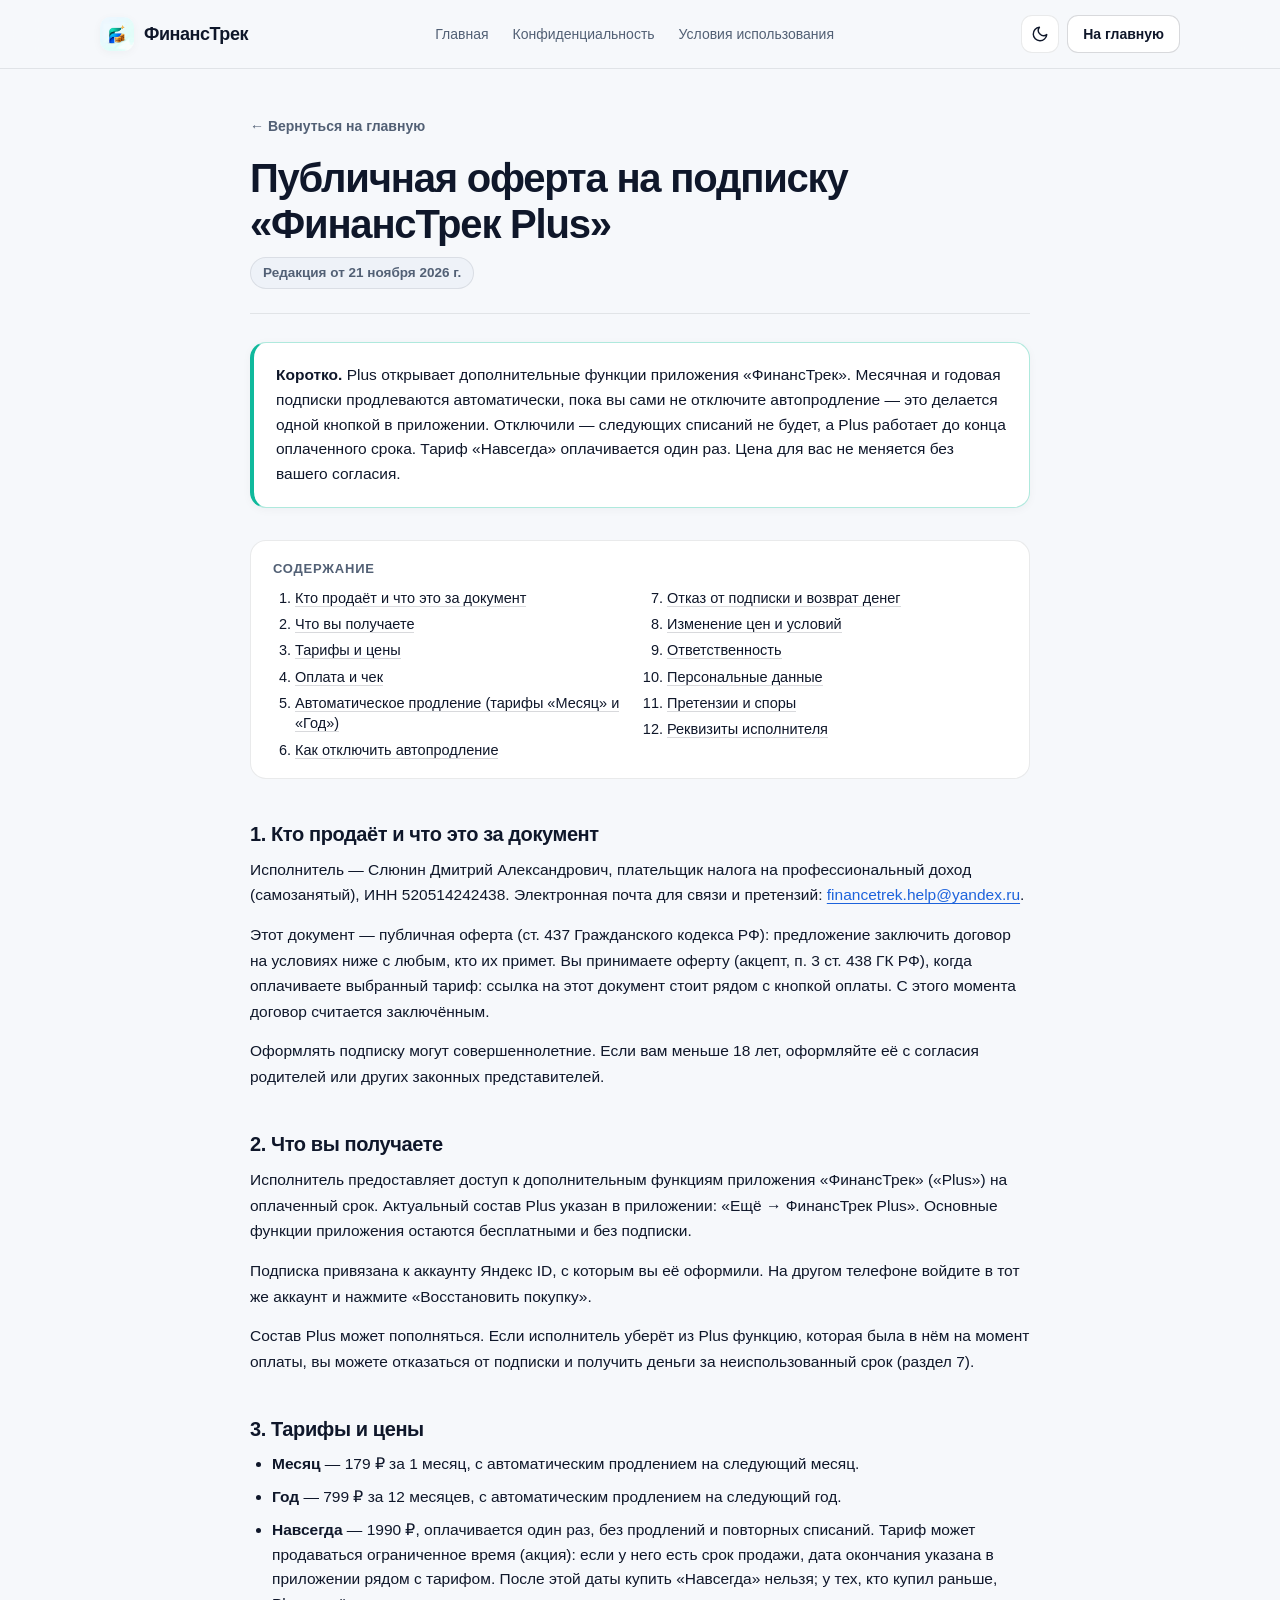
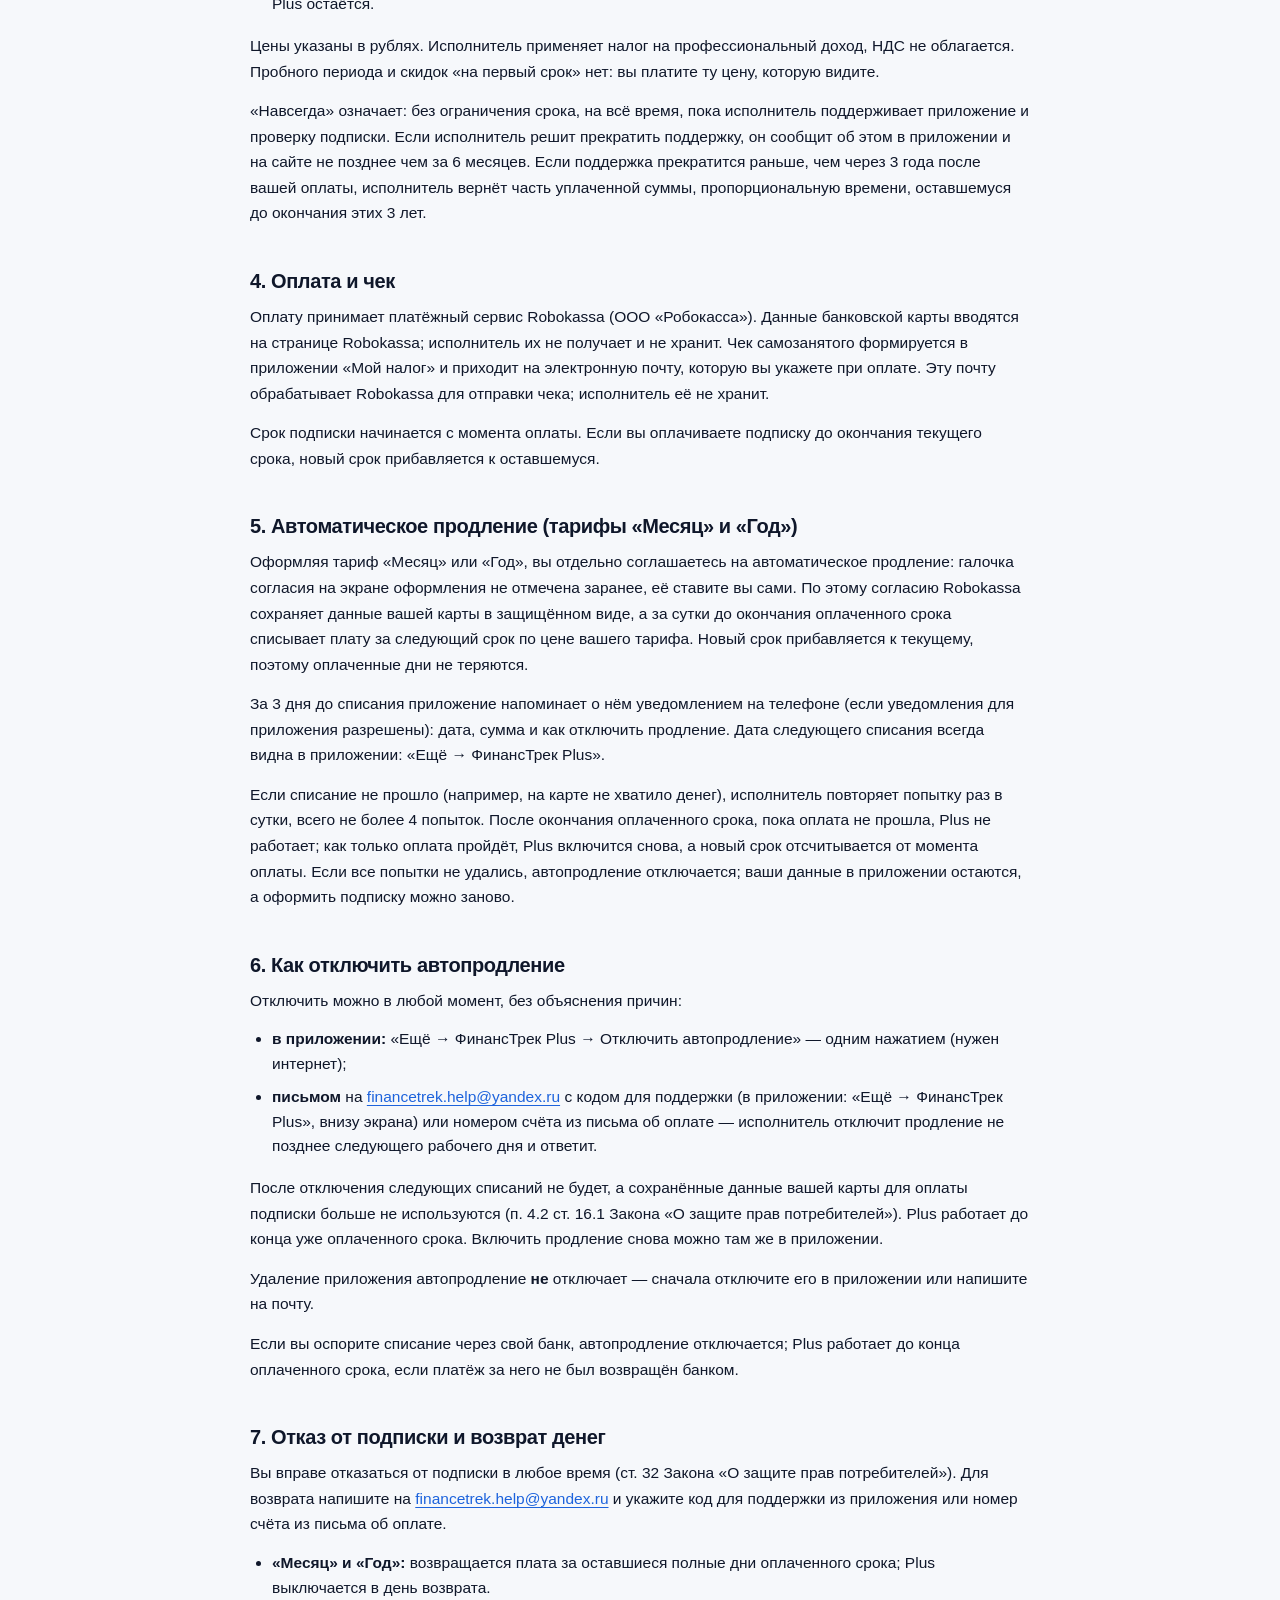
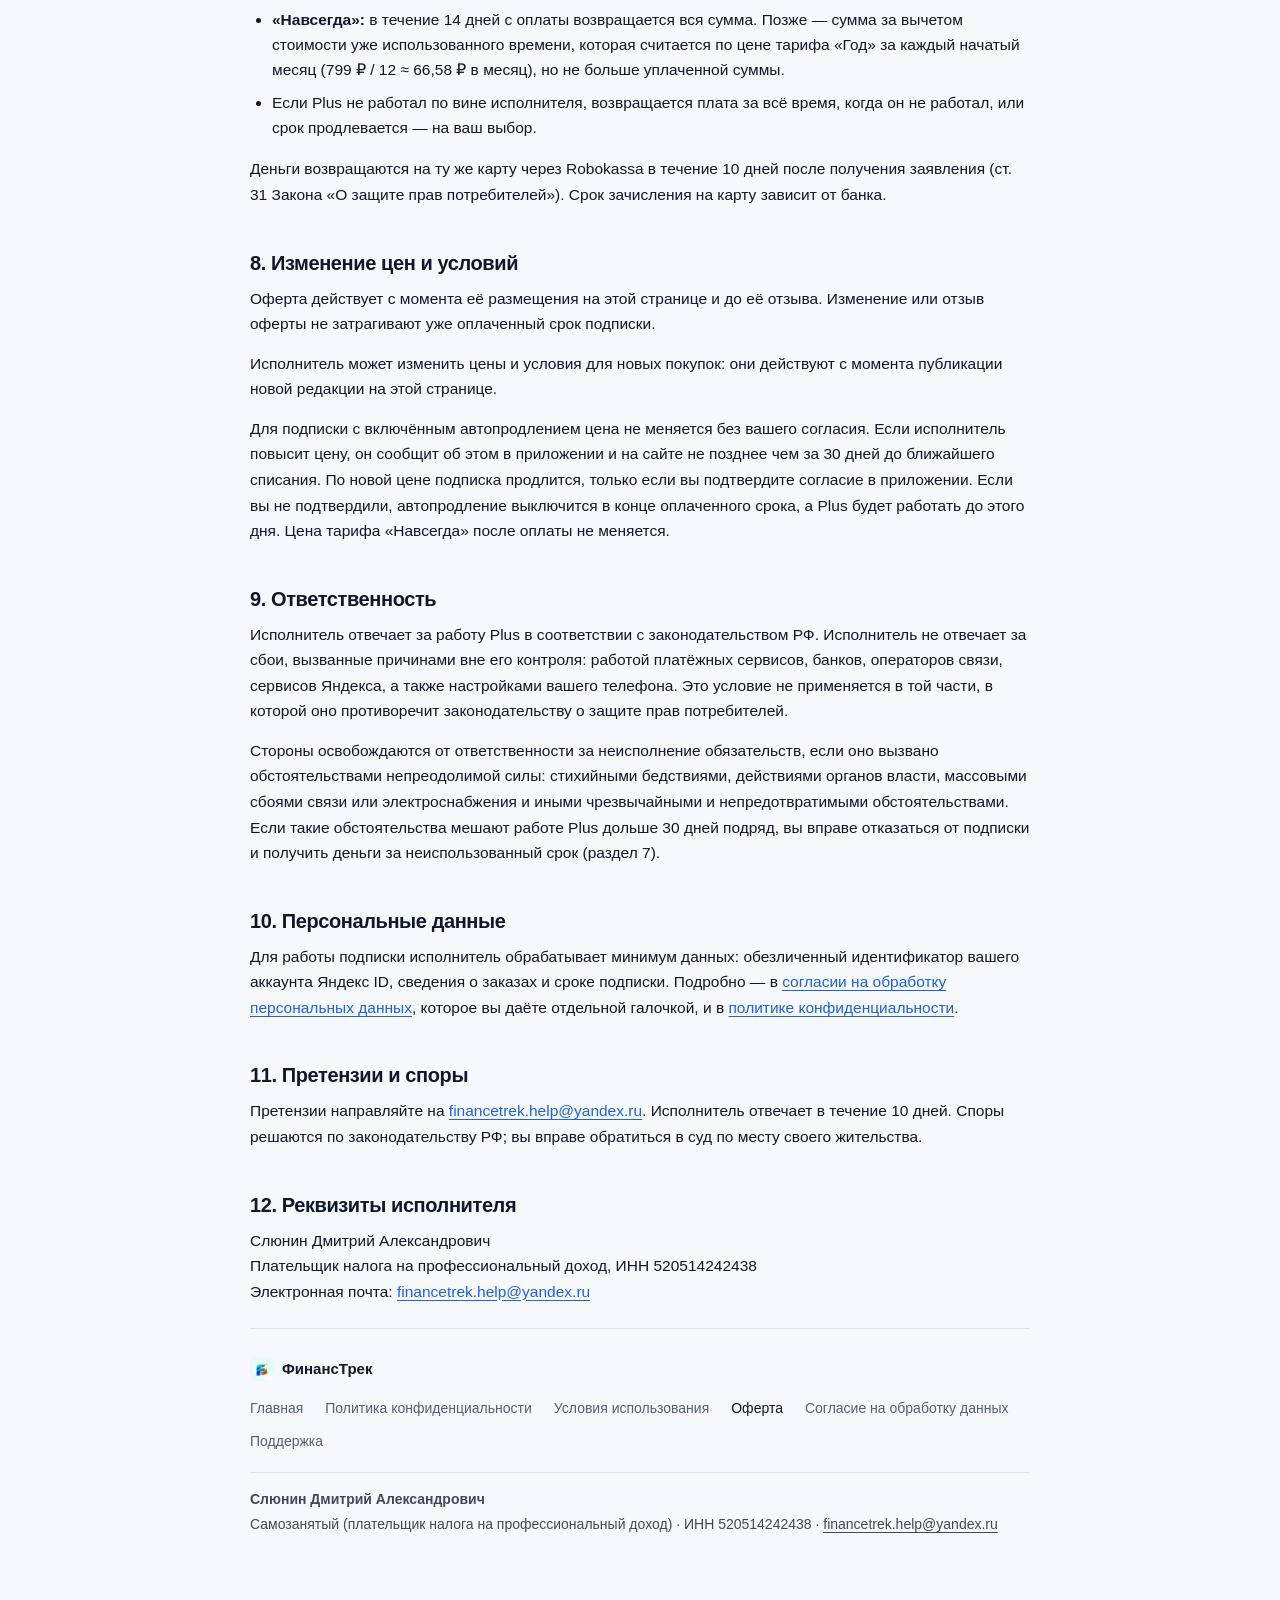
==== offer.html @ 4eb17185 "Сайт ФинансТрек" ====
<!doctype html>
<html lang="ru">
<head>
<meta charset="utf-8">
<meta name="viewport" content="width=device-width, initial-scale=1">
<title>Публичная оферта — ФинансТрек</title>
<meta name="description" content="Условия подписки ФинансТрек Plus: тарифы, оплата, автопродление, отключение продления и возврат денег.">
<meta name="robots" content="noindex">
<meta name="theme-color" content="#0c0f14">
<link rel="icon" href="icon.png">
<link rel="stylesheet" href="style.css">
<script>
  (function () {
    try {
      var t = localStorage.getItem('ft-theme');
      if (t === 'light' || t === 'dark') document.documentElement.setAttribute('data-theme', t);
    } catch (e) {}
  })();
</script>
</head>
<body>

<header class="topbar">
  <div class="container topbar-inner">
    <a class="brand" href="./">
      <img src="icon.png" alt="" width="34" height="34">
      <span>ФинансТрек</span>
    </a>

    <nav class="topnav" aria-label="Навигация">
      <a href="./">Главная</a>
      <a href="privacy.html">Конфиденциальность</a>
      <a href="terms.html">Условия использования</a>
    </nav>

    <div class="topbar-actions">
      <button class="icon-btn" type="button" id="theme-toggle" aria-label="Переключить тему" title="Сменить тему">
        <svg class="icon-sun" viewBox="0 0 24 24" width="18" height="18" fill="none" stroke="currentColor" stroke-width="1.9" stroke-linecap="round" stroke-linejoin="round" aria-hidden="true">
          <circle cx="12" cy="12" r="4"></circle>
          <path d="M12 2v2M12 20v2M4.93 4.93l1.41 1.41M17.66 17.66l1.41 1.41M2 12h2M20 12h2M6.34 17.66l-1.41 1.41M19.07 4.93l-1.41 1.41"></path>
        </svg>
        <svg class="icon-moon" viewBox="0 0 24 24" width="18" height="18" fill="none" stroke="currentColor" stroke-width="1.9" stroke-linecap="round" stroke-linejoin="round" aria-hidden="true">
          <path d="M21 12.79A9 9 0 1 1 11.21 3 7 7 0 0 0 21 12.79z"></path>
        </svg>
      </button>
      <a class="btn ghost btn-sm" href="./">На главную</a>
    </div>
  </div>
</header>

<main class="doc-page">
  <a class="doc-back" href="./">← Вернуться на главную</a>

  <div class="doc-header">
    <h1>Публичная оферта на подписку «ФинансТрек Plus»</h1>
    <span class="doc-date">Редакция от 21 ноября 2026 г.</span>
  </div>

  <div class="doc-summary">
    <p><b>Коротко.</b> Plus открывает дополнительные функции приложения «ФинансТрек». Месячная и годовая подписки продлеваются автоматически, пока вы сами не отключите автопродление — это делается одной кнопкой в приложении. Отключили — следующих списаний не будет, а Plus работает до конца оплаченного срока. Тариф «Навсегда» оплачивается один раз. Цена для вас не меняется без вашего согласия.</p>
  </div>

  <nav class="doc-toc" aria-label="Содержание">
    <p class="doc-toc-title">Содержание</p>
    <ol>
      <li><a href="#s1">Кто продаёт и что это за документ</a></li>
      <li><a href="#s2">Что вы получаете</a></li>
      <li><a href="#s3">Тарифы и цены</a></li>
      <li><a href="#s4">Оплата и чек</a></li>
      <li><a href="#s5">Автоматическое продление (тарифы «Месяц» и «Год»)</a></li>
      <li><a href="#cancel">Как отключить автопродление</a></li>
      <li><a href="#s7">Отказ от подписки и возврат денег</a></li>
      <li><a href="#s8">Изменение цен и условий</a></li>
      <li><a href="#s9">Ответственность</a></li>
      <li><a href="#s10">Персональные данные</a></li>
      <li><a href="#s11">Претензии и споры</a></li>
      <li><a href="#s12">Реквизиты исполнителя</a></li>
    </ol>
  </nav>

  <article class="doc-body">
    <h2 id="s1">1. Кто продаёт и что это за документ</h2>
    <p>Исполнитель — Слюнин Дмитрий Александрович, плательщик налога на профессиональный доход (самозанятый), ИНН 520514242438. Электронная почта для связи и претензий: <a href="mailto:financetrek.help@yandex.ru">financetrek.help@yandex.ru</a>.</p>
    <p>Этот документ — публичная оферта (ст. 437 Гражданского кодекса РФ): предложение заключить договор на условиях ниже с любым, кто их примет. Вы принимаете оферту (акцепт, п. 3 ст. 438 ГК РФ), когда оплачиваете выбранный тариф: ссылка на этот документ стоит рядом с кнопкой оплаты. С этого момента договор считается заключённым.</p>
    <p>Оформлять подписку могут совершеннолетние. Если вам меньше 18 лет, оформляйте её с согласия родителей или других законных представителей.</p>

    <h2 id="s2">2. Что вы получаете</h2>
    <p>Исполнитель предоставляет доступ к дополнительным функциям приложения «ФинансТрек» («Plus») на оплаченный срок. Актуальный состав Plus указан в приложении: «Ещё → ФинансТрек Plus». Основные функции приложения остаются бесплатными и без подписки.</p>
    <p>Подписка привязана к аккаунту Яндекс ID, с которым вы её оформили. На другом телефоне войдите в тот же аккаунт и нажмите «Восстановить покупку».</p>
    <p>Состав Plus может пополняться. Если исполнитель уберёт из Plus функцию, которая была в нём на момент оплаты, вы можете отказаться от подписки и получить деньги за неиспользованный срок (раздел 7).</p>

    <h2 id="s3">3. Тарифы и цены</h2>
    <ul>
      <li><b>Месяц</b> — 179 ₽ за 1 месяц, с автоматическим продлением на следующий месяц.</li>
      <li><b>Год</b> — 799 ₽ за 12 месяцев, с автоматическим продлением на следующий год.</li>
      <li><b>Навсегда</b> — 1990 ₽, оплачивается один раз, без продлений и повторных списаний. Тариф может продаваться ограниченное время (акция): если у него есть срок продажи, дата окончания указана в приложении рядом с тарифом. После этой даты купить «Навсегда» нельзя; у тех, кто купил раньше, Plus остаётся.</li>
    </ul>
    <p>Цены указаны в рублях. Исполнитель применяет налог на профессиональный доход, НДС не облагается. Пробного периода и скидок «на первый срок» нет: вы платите ту цену, которую видите.</p>
    <p>«Навсегда» означает: без ограничения срока, на всё время, пока исполнитель поддерживает приложение и проверку подписки. Если исполнитель решит прекратить поддержку, он сообщит об этом в приложении и на сайте не позднее чем за 6 месяцев. Если поддержка прекратится раньше, чем через 3 года после вашей оплаты, исполнитель вернёт часть уплаченной суммы, пропорциональную времени, оставшемуся до окончания этих 3 лет.</p>

    <h2 id="s4">4. Оплата и чек</h2>
    <p>Оплату принимает платёжный сервис Robokassa (ООО «Робокасса»). Данные банковской карты вводятся на странице Robokassa; исполнитель их не получает и не хранит. Чек самозанятого формируется в приложении «Мой налог» и приходит на электронную почту, которую вы укажете при оплате. Эту почту обрабатывает Robokassa для отправки чека; исполнитель её не хранит.</p>
    <p>Срок подписки начинается с момента оплаты. Если вы оплачиваете подписку до окончания текущего срока, новый срок прибавляется к оставшемуся.</p>

    <h2 id="s5">5. Автоматическое продление (тарифы «Месяц» и «Год»)</h2>
    <p>Оформляя тариф «Месяц» или «Год», вы отдельно соглашаетесь на автоматическое продление: галочка согласия на экране оформления не отмечена заранее, её ставите вы сами. По этому согласию Robokassa сохраняет данные вашей карты в защищённом виде, а за сутки до окончания оплаченного срока списывает плату за следующий срок по цене вашего тарифа. Новый срок прибавляется к текущему, поэтому оплаченные дни не теряются.</p>
    <p>За 3 дня до списания приложение напоминает о нём уведомлением на телефоне (если уведомления для приложения разрешены): дата, сумма и как отключить продление. Дата следующего списания всегда видна в приложении: «Ещё → ФинансТрек Plus».</p>
    <p>Если списание не прошло (например, на карте не хватило денег), исполнитель повторяет попытку раз в сутки, всего не более 4 попыток. После окончания оплаченного срока, пока оплата не прошла, Plus не работает; как только оплата пройдёт, Plus включится снова, а новый срок отсчитывается от момента оплаты. Если все попытки не удались, автопродление отключается; ваши данные в приложении остаются, а оформить подписку можно заново.</p>

    <h2 id="cancel">6. Как отключить автопродление</h2>
    <p>Отключить можно в любой момент, без объяснения причин:</p>
    <ul>
      <li><b>в приложении:</b> «Ещё → ФинансТрек Plus → Отключить автопродление» — одним нажатием (нужен интернет);</li>
      <li><b>письмом</b> на <a href="mailto:financetrek.help@yandex.ru">financetrek.help@yandex.ru</a> с кодом для поддержки (в приложении: «Ещё → ФинансТрек Plus», внизу экрана) или номером счёта из письма об оплате — исполнитель отключит продление не позднее следующего рабочего дня и ответит.</li>
    </ul>
    <p>После отключения следующих списаний не будет, а сохранённые данные вашей карты для оплаты подписки больше не используются (п. 4.2 ст. 16.1 Закона «О защите прав потребителей»). Plus работает до конца уже оплаченного срока. Включить продление снова можно там же в приложении.</p>
    <p>Удаление приложения автопродление <b>не</b> отключает — сначала отключите его в приложении или напишите на почту.</p>
    <p>Если вы оспорите списание через свой банк, автопродление отключается; Plus работает до конца оплаченного срока, если платёж за него не был возвращён банком.</p>

    <h2 id="s7">7. Отказ от подписки и возврат денег</h2>
    <p>Вы вправе отказаться от подписки в любое время (ст. 32 Закона «О защите прав потребителей»). Для возврата напишите на <a href="mailto:financetrek.help@yandex.ru">financetrek.help@yandex.ru</a> и укажите код для поддержки из приложения или номер счёта из письма об оплате.</p>
    <ul>
      <li><b>«Месяц» и «Год»:</b> возвращается плата за оставшиеся полные дни оплаченного срока; Plus выключается в день возврата.</li>
      <li><b>«Навсегда»:</b> в течение 14 дней с оплаты возвращается вся сумма. Позже — сумма за вычетом стоимости уже использованного времени, которая считается по цене тарифа «Год» за каждый начатый месяц (799 ₽ / 12 ≈ 66,58 ₽ в месяц), но не больше уплаченной суммы.</li>
      <li>Если Plus не работал по вине исполнителя, возвращается плата за всё время, когда он не работал, или срок продлевается — на ваш выбор.</li>
    </ul>
    <p>Деньги возвращаются на ту же карту через Robokassa в течение 10 дней после получения заявления (ст. 31 Закона «О защите прав потребителей»). Срок зачисления на карту зависит от банка.</p>

    <h2 id="s8">8. Изменение цен и условий</h2>
    <p>Оферта действует с момента её размещения на этой странице и до её отзыва. Изменение или отзыв оферты не затрагивают уже оплаченный срок подписки.</p>
    <p>Исполнитель может изменить цены и условия для новых покупок: они действуют с момента публикации новой редакции на этой странице.</p>
    <p>Для подписки с включённым автопродлением цена не меняется без вашего согласия. Если исполнитель повысит цену, он сообщит об этом в приложении и на сайте не позднее чем за 30 дней до ближайшего списания. По новой цене подписка продлится, только если вы подтвердите согласие в приложении. Если вы не подтвердили, автопродление выключится в конце оплаченного срока, а Plus будет работать до этого дня. Цена тарифа «Навсегда» после оплаты не меняется.</p>

    <h2 id="s9">9. Ответственность</h2>
    <p>Исполнитель отвечает за работу Plus в соответствии с законодательством РФ. Исполнитель не отвечает за сбои, вызванные причинами вне его контроля: работой платёжных сервисов, банков, операторов связи, сервисов Яндекса, а также настройками вашего телефона. Это условие не применяется в той части, в которой оно противоречит законодательству о защите прав потребителей.</p>
    <p>Стороны освобождаются от ответственности за неисполнение обязательств, если оно вызвано обстоятельствами непреодолимой силы: стихийными бедствиями, действиями органов власти, массовыми сбоями связи или электроснабжения и иными чрезвычайными и непредотвратимыми обстоятельствами. Если такие обстоятельства мешают работе Plus дольше 30 дней подряд, вы вправе отказаться от подписки и получить деньги за неиспользованный срок (раздел 7).</p>

    <h2 id="s10">10. Персональные данные</h2>
    <p>Для работы подписки исполнитель обрабатывает минимум данных: обезличенный идентификатор вашего аккаунта Яндекс ID, сведения о заказах и сроке подписки. Подробно — в <a href="consent.html">согласии на обработку персональных данных</a>, которое вы даёте отдельной галочкой, и в <a href="privacy.html">политике конфиденциальности</a>.</p>

    <h2 id="s11">11. Претензии и споры</h2>
    <p>Претензии направляйте на <a href="mailto:financetrek.help@yandex.ru">financetrek.help@yandex.ru</a>. Исполнитель отвечает в течение 10 дней. Споры решаются по законодательству РФ; вы вправе обратиться в суд по месту своего жительства.</p>

    <h2 id="s12">12. Реквизиты исполнителя</h2>
    <p>Слюнин Дмитрий Александрович<br>
    Плательщик налога на профессиональный доход, ИНН 520514242438<br>
    Электронная почта: <a href="mailto:financetrek.help@yandex.ru">financetrek.help@yandex.ru</a></p>
  </article>

  <footer class="site-footer">
    <a class="footer-brand" href="./">
      <img src="icon.png" alt="" width="24" height="24">
      <span>ФинансТрек</span>
    </a>
    <nav class="docs" aria-label="Документы и контакты">
      <a href="./">Главная</a>
      <a href="privacy.html">Политика конфиденциальности</a>
      <a href="terms.html">Условия использования</a>
      <a href="offer.html" aria-current="page">Оферта</a>
      <a href="consent.html">Согласие на обработку данных</a>
      <a href="mailto:financetrek.help@yandex.ru">Поддержка</a>
    </nav>
    <div class="footer-req">
      <span class="footer-req-name">Слюнин Дмитрий Александрович</span>
      <span>Самозанятый (плательщик налога на профессиональный доход) · ИНН 520514242438 · <a href="mailto:financetrek.help@yandex.ru">financetrek.help@yandex.ru</a></span>
    </div>
  </footer>
</main>

<script>
  (function () {
    // Цвет шапки мобильного браузера — как фон страницы в текущей теме.
    var syncThemeColor = function () {
      var meta = document.querySelector('meta[name="theme-color"]');
      if (meta) meta.setAttribute('content', getComputedStyle(document.body).backgroundColor);
    };
    syncThemeColor();
    if (window.matchMedia) {
      var mq = window.matchMedia('(prefers-color-scheme: dark)');
      if (mq.addEventListener) mq.addEventListener('change', syncThemeColor);
    }

    var themeBtn = document.getElementById('theme-toggle');
    if (themeBtn) {
      themeBtn.addEventListener('click', function () {
        var root = document.documentElement;
        var current = root.getAttribute('data-theme');
        var prefersDark = window.matchMedia && window.matchMedia('(prefers-color-scheme: dark)').matches;
        var isDark = current ? current === 'dark' : prefersDark;
        var next = isDark ? 'light' : 'dark';
        root.setAttribute('data-theme', next);
        try { localStorage.setItem('ft-theme', next); } catch (e) {}
        syncThemeColor();
      });
    }
  })();
</script>
</body>
</html>
---- style.css ----
/* ===== Дизайн-система: Светлая тема (по умолчанию) ===== */
:root {
  --bg: #f6f8fb;
  --surface: #ffffff;
  --surface-2: #eef2f8;
  --card: #ffffff;
  --text: #0f172a;
  --muted: #526075;
  --border: rgba(15, 23, 42, 0.09);
  --border-strong: rgba(15, 23, 42, 0.16);

  --accent: #1d63dc;
  --accent-hover: #1752ba;
  --accent-ink: #ffffff;
  --teal: #10b99c;
  --mint: #16a36b;
  --coral: #dc5b69;
  --amber: #d9822b;
  --purple: #7c5ce6;

  --soft: rgba(29, 99, 220, 0.08);
  --soft-teal: rgba(16, 185, 156, 0.11);
  --topbar-bg: rgba(246, 248, 251, 0.84);
  --shadow-sm: 0 2px 10px rgba(15, 23, 42, 0.04);
  --shadow-md: 0 12px 32px rgba(15, 23, 42, 0.08);
  --shadow-phone: 0 28px 70px rgba(15, 23, 42, 0.24), 0 8px 20px rgba(15, 23, 42, 0.12);
}

/* ===== Тёмная тема (авто по системе, если не выбрана светлая) ===== */
@media (prefers-color-scheme: dark) {
  :root:not([data-theme="light"]) {
    --bg: #0c0f14;
    --surface: #141820;
    --surface-2: #1a202c;
    --card: #141820;
    --text: #eef2f8;
    --muted: #97a3b6;
    --border: rgba(255, 255, 255, 0.08);
    --border-strong: rgba(255, 255, 255, 0.15);

    --accent: #5b93e6;
    --accent-hover: #74a5ee;
    --accent-ink: #09101d;
    --teal: #2ec4a6;
    --mint: #52c483;
    --coral: #e27c85;
    --amber: #e2a452;
    --purple: #a584f5;

    --soft: rgba(91, 147, 230, 0.13);
    --soft-teal: rgba(46, 196, 166, 0.13);
    --topbar-bg: rgba(12, 15, 20, 0.82);
    --shadow-sm: 0 2px 12px rgba(0, 0, 0, 0.25);
    --shadow-md: 0 16px 40px rgba(0, 0, 0, 0.4);
    --shadow-phone: 0 32px 80px rgba(0, 0, 0, 0.65), 0 0 0 1px rgba(255, 255, 255, 0.08);
  }
}

/* ===== Тёмная тема (ручное переключение) ===== */
:root[data-theme="dark"] {
  --bg: #0c0f14;
  --surface: #141820;
  --surface-2: #1a202c;
  --card: #141820;
  --text: #eef2f8;
  --muted: #97a3b6;
  --border: rgba(255, 255, 255, 0.08);
  --border-strong: rgba(255, 255, 255, 0.15);

  --accent: #5b93e6;
  --accent-hover: #74a5ee;
  --accent-ink: #09101d;
  --teal: #2ec4a6;
  --mint: #52c483;
  --coral: #e27c85;
  --amber: #e2a452;
  --purple: #a584f5;

  --soft: rgba(91, 147, 230, 0.13);
  --soft-teal: rgba(46, 196, 166, 0.13);
  --topbar-bg: rgba(12, 15, 20, 0.82);
  --shadow-sm: 0 2px 12px rgba(0, 0, 0, 0.25);
  --shadow-md: 0 16px 40px rgba(0, 0, 0, 0.4);
  --shadow-phone: 0 32px 80px rgba(0, 0, 0, 0.65), 0 0 0 1px rgba(255, 255, 255, 0.08);
}

/* ===== База ===== */
*, *::before, *::after { box-sizing: border-box; }
html { scroll-behavior: smooth; }
@media (prefers-reduced-motion: reduce) { html { scroll-behavior: auto; } }

body {
  margin: 0;
  overflow-x: clip; /* плашки у телефона не должны давать прокрутку вбок */
  background: var(--bg);
  color: var(--text);
  font: 16px/1.6 -apple-system, BlinkMacSystemFont, "Segoe UI", Roboto, "Helvetica Neue", Arial, sans-serif;
  -webkit-font-smoothing: antialiased;
  text-rendering: optimizeLegibility;
}

img { max-width: 100%; }
a { color: var(--accent); text-underline-offset: 3px; }
a:hover { text-decoration-thickness: 2px; }

:focus-visible {
  outline: 2px solid var(--accent);
  outline-offset: 3px;
}

code {
  font-family: ui-monospace, SFMono-Regular, Menlo, Consolas, monospace;
  font-size: 0.88em;
  background: var(--surface-2);
  border: 1px solid var(--border);
  padding: 2px 6px;
  border-radius: 6px;
}

.muted { color: var(--muted); font-size: 14px; }

.container {
  width: 100%;
  max-width: 1120px;
  margin: 0 auto;
  padding: 0 20px;
}

section[id] { scroll-margin-top: 84px; }

/* ===== Липкая шапка (общая для всех страниц) ===== */
.topbar {
  position: sticky;
  top: 0;
  z-index: 40;
  background: var(--topbar-bg);
  backdrop-filter: blur(16px);
  -webkit-backdrop-filter: blur(16px);
  border-bottom: 1px solid var(--border);
}
.topbar-inner {
  display: flex;
  align-items: center;
  justify-content: space-between;
  gap: 12px;
  height: 68px;
}
.brand {
  display: inline-flex;
  align-items: center;
  gap: 10px;
  color: var(--text);
  text-decoration: none;
  font-weight: 700;
  font-size: 18px;
  letter-spacing: -0.025em;
  white-space: nowrap;
}
.brand img {
  width: 34px;
  height: 34px;
  border-radius: 10px;
  box-shadow: var(--shadow-sm);
  flex-shrink: 0;
}
.topnav {
  display: none;
  align-items: center;
  gap: 24px;
}
@media (min-width: 880px) { .topnav { display: flex; } }
.topnav a {
  color: var(--muted);
  text-decoration: none;
  font-size: 14px;
  font-weight: 500;
  transition: color 0.15s ease;
}
.topnav a:hover,
.topnav a[aria-current="page"] { color: var(--text); }

.topbar-actions {
  display: flex;
  align-items: center;
  gap: 8px;
  flex-shrink: 0;
}

.icon-btn {
  display: inline-flex;
  align-items: center;
  justify-content: center;
  width: 38px;
  height: 38px;
  border-radius: 11px;
  border: 1px solid var(--border);
  background: var(--surface);
  color: var(--text);
  cursor: pointer;
  transition: border-color 0.15s ease, background 0.15s ease;
}
.icon-btn:hover { border-color: var(--border-strong); background: var(--surface-2); }

/* Иконки переключателя темы */
.icon-sun { display: none; }
.icon-moon { display: block; }
@media (prefers-color-scheme: dark) {
  :root:not([data-theme="light"]) .icon-sun { display: block; }
  :root:not([data-theme="light"]) .icon-moon { display: none; }
}
:root[data-theme="dark"] .icon-sun { display: block; }
:root[data-theme="dark"] .icon-moon { display: none; }

/* Кнопки */
.btn {
  display: inline-flex;
  align-items: center;
  justify-content: center;
  gap: 8px;
  min-height: 50px;
  padding: 0 24px;
  border-radius: 14px;
  font-family: inherit;
  font-size: 15.5px;
  font-weight: 600;
  line-height: 1.2;
  text-decoration: none;
  cursor: pointer;
  border: 1px solid transparent;
  transition: transform 0.15s ease, background 0.15s ease, border-color 0.15s ease, box-shadow 0.15s ease;
}
.btn:active { transform: translateY(1px); }
.btn-sm { min-height: 38px; padding: 0 15px; border-radius: 11px; font-size: 14px; }
@media (max-width: 380px) {
  .topbar-inner { padding: 0 14px; }
  .btn-sm { padding: 0 12px; font-size: 13.5px; }
}

.btn.primary {
  background: linear-gradient(135deg, var(--teal), var(--accent));
  color: #ffffff;
  box-shadow: 0 8px 24px rgba(29, 99, 220, 0.28);
}
.btn.primary:hover {
  filter: brightness(1.06);
  box-shadow: 0 10px 28px rgba(29, 99, 220, 0.36);
}
.btn.ghost {
  background: var(--surface);
  color: var(--text);
  border-color: var(--border-strong);
}
.btn.ghost:hover {
  background: var(--surface-2);
  border-color: var(--accent);
}

/* ===== Главная страница (Landing) ===== */
main.landing { padding: 0; max-width: none; }

/* 1. Hero */
.hero {
  display: grid;
  gap: 44px;
  align-items: center;
  padding-top: 38px;
  padding-bottom: 36px;
}
@media (min-width: 880px) {
  .hero {
    grid-template-columns: 1.12fr 0.88fr;
    gap: 48px;
    padding-top: 64px;
    padding-bottom: 48px;
  }
}

.eyebrow {
  display: inline-flex;
  align-items: center;
  gap: 8px;
  padding: 6px 13px;
  border-radius: 999px;
  background: var(--soft-teal);
  border: 1px solid rgba(16, 185, 156, 0.24);
  font-size: 13px;
  font-weight: 600;
  color: var(--text);
  margin-bottom: 18px;
}
.eyebrow .dot {
  width: 8px;
  height: 8px;
  border-radius: 50%;
  background: var(--teal);
  box-shadow: 0 0 0 4px rgba(16, 185, 156, 0.2);
}

.hero h1 {
  font-size: clamp(34px, 5vw, 54px);
  line-height: 1.08;
  letter-spacing: -0.035em;
  margin: 0 0 18px;
  text-wrap: balance;
}
.gradient-text {
  background: linear-gradient(120deg, var(--teal) 0%, var(--accent) 100%);
  -webkit-background-clip: text;
  background-clip: text;
  color: transparent;
}
.lead {
  font-size: clamp(17px, 2vw, 19px);
  line-height: 1.55;
  color: var(--muted);
  margin: 0 0 28px;
  max-width: 540px;
}
.actions {
  display: flex;
  flex-wrap: wrap;
  gap: 12px;
}
@media (max-width: 480px) { .actions .btn { width: 100%; } }
.cue {
  color: var(--muted);
  font-size: 13.5px;
  margin: 16px 0 0;
}

/* Визуал смартфона в Hero */
.hero-visual {
  position: relative;
  display: flex;
  justify-content: center;
  align-items: center;
  padding: 12px 0;
}
.hero-glow {
  position: absolute;
  width: min(380px, 85vw);
  height: min(380px, 85vw);
  border-radius: 50%;
  background: radial-gradient(circle at 35% 35%, rgba(46, 196, 166, 0.26), rgba(91, 147, 230, 0.22) 50%, transparent 72%);
  filter: blur(36px);
  z-index: 0;
  pointer-events: none;
}

/* Мокап телефона: аккуратно срезаем верхнюю строку состояния */
.phone {
  position: relative;
  z-index: 1;
  width: min(304px, 78vw);
  aspect-ratio: 1216 / 2400;
  border-radius: 38px;
  overflow: hidden;
  padding: 9px;
  background: linear-gradient(145deg, #2e3440, #12151b 45%, #232833);
  box-shadow: var(--shadow-phone);
}
.phone img {
  width: 100%;
  height: 100%;
  border-radius: 30px;
  object-fit: cover;
  object-position: bottom;
  display: block;
  background: #0d1016;
}

/* Плавающие бейджи вокруг телефона (только на широких экранах) */
.float-badge { display: none; }
@media (min-width: 1040px) {
  .float-badge {
    position: absolute;
    z-index: 2;
    display: flex;
    align-items: center;
    gap: 10px;
    padding: 11px 14px;
    border-radius: 16px;
    background: var(--surface);
    border: 1px solid var(--border-strong);
    box-shadow: var(--shadow-md);
    max-width: 224px;
  }
  /* Зазор между колонками узкий — плашку держим у телефона, не над текстом */
  .float-top { top: 300px; left: -24px; }
  .float-bottom { bottom: 56px; right: 0; }
  .float-badge strong { display: block; font-size: 13px; line-height: 1.25; }
  .float-badge div > span { display: block; font-size: 12px; color: var(--muted); line-height: 1.3; }
  .float-icon {
    flex: 0 0 34px;
    height: 34px;
    border-radius: 10px;
    display: inline-flex;
    align-items: center;
    justify-content: center;
  }
  .float-icon.mint { background: var(--soft-teal); color: var(--teal); }
  .float-icon.blue { background: var(--soft); color: var(--accent); }
}
@media (min-width: 1280px) {
  .float-top { left: -40px; }
  .float-bottom { right: -16px; }
}

/* 2. Полоса доверия */
.trust-wrap { margin-top: 8px; margin-bottom: 12px; }
.trust {
  list-style: none;
  margin: 0;
  padding: 16px 20px;
  display: flex;
  flex-wrap: wrap;
  justify-content: center;
  gap: 12px 28px;
  background: var(--surface);
  border: 1px solid var(--border);
  border-radius: 18px;
  box-shadow: var(--shadow-sm);
}
.trust li {
  display: inline-flex;
  align-items: center;
  gap: 8px;
  font-size: 14px;
  font-weight: 600;
  color: var(--text);
}
.trust svg { color: var(--teal); flex-shrink: 0; }

/* Секции и заголовки */
.section { padding: 64px 20px; }
@media (min-width: 880px) { .section { padding: 80px 20px; } }

.section-head { max-width: 660px; margin-bottom: 32px; }
.section-head.center { margin-left: auto; margin-right: auto; text-align: center; }

.kicker {
  margin: 0 0 8px;
  font-size: 13px;
  font-weight: 700;
  text-transform: uppercase;
  letter-spacing: 0.08em;
  color: var(--accent);
}
.section-title {
  font-size: clamp(26px, 3.4vw, 36px);
  line-height: 1.18;
  letter-spacing: -0.03em;
  margin: 0 0 12px;
  text-wrap: balance;
}
.section-sub {
  margin: 0;
  font-size: 16.5px;
  color: var(--muted);
  line-height: 1.55;
}

/* 3. Сравнение «Проблема → Решение» */
.compare-grid {
  display: grid;
  gap: 18px;
}
@media (min-width: 760px) { .compare-grid { grid-template-columns: 1fr 1fr; } }

.compare-card {
  border-radius: 20px;
  padding: 26px;
  border: 1px solid var(--border);
  background: var(--surface);
}
.compare-card.muted-card { background: var(--surface-2); }
.compare-card.highlight-card {
  border-color: rgba(46, 196, 166, 0.4);
  box-shadow: var(--shadow-md);
}
.compare-label {
  display: inline-block;
  font-size: 13px;
  font-weight: 700;
  padding: 5px 11px;
  border-radius: 999px;
  margin-bottom: 16px;
}
.compare-label.bad { background: rgba(226, 124, 133, 0.14); color: var(--coral); }
.compare-label.good { background: var(--soft-teal); color: var(--teal); }

ul.checks, ul.cross-list { list-style: none; padding: 0; margin: 0; }
ul.checks li, ul.cross-list li {
  position: relative;
  padding-left: 26px;
  margin: 10px 0;
  font-size: 15.5px;
  line-height: 1.5;
}
ul.checks li::before {
  content: "✓";
  position: absolute;
  left: 2px;
  top: 0;
  color: var(--teal);
  font-weight: 800;
}
ul.checks.soft-checks li::before { color: var(--accent); }
ul.cross-list li { color: var(--muted); }
ul.cross-list li::before {
  content: "×";
  position: absolute;
  left: 2px;
  top: -1px;
  color: var(--coral);
  font-weight: 800;
  font-size: 18px;
}

/* 4. Сетка выгод */
.grid {
  display: grid;
  gap: 16px;
}
@media (min-width: 640px) { .grid { grid-template-columns: repeat(2, 1fr); } }
@media (min-width: 960px) { .grid { grid-template-columns: repeat(3, 1fr); } }

.feature {
  background: var(--surface);
  border: 1px solid var(--border);
  border-radius: 20px;
  padding: 24px;
  box-shadow: var(--shadow-sm);
  transition: transform 0.18s ease, border-color 0.18s ease, box-shadow 0.18s ease;
}
.feature:hover {
  transform: translateY(-2px);
  border-color: var(--border-strong);
  box-shadow: var(--shadow-md);
}
.feat-icon {
  width: 42px;
  height: 42px;
  border-radius: 12px;
  display: inline-flex;
  align-items: center;
  justify-content: center;
  margin-bottom: 16px;
}
.feat-icon.blue   { background: rgba(91, 147, 230, 0.14); color: var(--accent); }
.feat-icon.mint   { background: rgba(82, 196, 131, 0.14); color: var(--mint); }
.feat-icon.purple { background: rgba(165, 132, 245, 0.15); color: var(--purple); }
.feat-icon.coral  { background: rgba(226, 124, 133, 0.15); color: var(--coral); }
.feat-icon.amber  { background: rgba(226, 164, 82, 0.15); color: var(--amber); }
.feat-icon.teal   { background: rgba(46, 196, 166, 0.14); color: var(--teal); }

.feature h3 {
  font-size: 17.5px;
  line-height: 1.3;
  letter-spacing: -0.015em;
  margin: 0 0 8px;
}
.feature p {
  margin: 0;
  color: var(--muted);
  font-size: 14.5px;
  line-height: 1.55;
}

/* 5. Тёмная витрина экранов (работает в обеих темах) */
.showcase-band {
  background: radial-gradient(ellipse 80% 50% at 50% 0%, rgba(46, 196, 166, 0.12), transparent 65%), #0c1017;
  color: #eef2f8;
  padding: 72px 0;
  border-top: 1px solid rgba(255, 255, 255, 0.07);
  border-bottom: 1px solid rgba(255, 255, 255, 0.07);
}
@media (min-width: 880px) { .showcase-band { padding: 88px 0; } }

.showcase-band .kicker { color: #2ec4a6; }
.showcase-band .section-title { color: #f8fafc; }
.showcase-band .section-sub { color: #9aa7bc; }

.gallery {
  display: grid;
  grid-auto-flow: column;
  grid-auto-columns: min(275px, 78vw);
  gap: 22px;
  overflow-x: auto;
  scroll-snap-type: x mandatory;
  padding: 8px 4px 16px;
  margin: 0 -4px;
}
@media (min-width: 860px) {
  .gallery {
    grid-auto-flow: row;
    grid-template-columns: repeat(3, 1fr);
    gap: 28px;
    overflow: visible;
    padding: 8px 0 0;
    margin: 0;
  }
}

.screen-card {
  margin: 0;
  scroll-snap-align: center;
  display: flex;
  flex-direction: column;
  align-items: center;
  text-align: center;
}
.phone-gallery {
  width: 100%;
  max-width: 274px;
  box-shadow: 0 24px 60px rgba(0, 0, 0, 0.55), 0 0 0 1px rgba(255, 255, 255, 0.08);
  transition: transform 0.25s ease;
}
.screen-card:hover .phone-gallery { transform: translateY(-4px); }

.screen-card figcaption { margin-top: 20px; max-width: 280px; }
.step-tag {
  display: inline-block;
  font-size: 12px;
  font-weight: 700;
  letter-spacing: 0.04em;
  text-transform: uppercase;
  color: #5b93e6;
  margin-bottom: 6px;
}
.screen-card figcaption strong {
  display: block;
  font-size: 17px;
  color: #f8fafc;
  margin-bottom: 6px;
}
.screen-card figcaption p {
  margin: 0;
  font-size: 14px;
  line-height: 1.5;
  color: #9aa7bc;
}

/* 6. Приватность и схема */
.privacy-box {
  background: var(--surface);
  border: 1px solid var(--border);
  border-radius: 26px;
  padding: 28px 22px;
  box-shadow: var(--shadow-sm);
}
@media (min-width: 760px) { .privacy-box { padding: 40px; } }

.scheme {
  display: grid;
  gap: 14px;
  align-items: stretch;
  margin: 26px 0 28px;
}
@media (min-width: 860px) {
  .scheme {
    grid-template-columns: 1fr auto 1fr auto 1fr;
    align-items: center;
    gap: 16px;
  }
}

.node {
  padding: 20px;
  border-radius: 18px;
  display: flex;
  flex-direction: column;
  gap: 6px;
}
.node strong { font-size: 16px; line-height: 1.25; }
.node span { font-size: 13.5px; color: var(--muted); line-height: 1.45; }

.node.you {
  background: var(--surface-2);
  border: 1px solid rgba(91, 147, 230, 0.35);
}
.node.away {
  background: transparent;
  border: 1.5px dashed var(--border-strong);
  opacity: 0.85;
}

.node-icon {
  width: 38px;
  height: 38px;
  border-radius: 11px;
  display: inline-flex;
  align-items: center;
  justify-content: center;
  margin-bottom: 6px;
}
.node-icon.blue { background: var(--soft); color: var(--accent); }
.node-icon.mint { background: var(--soft-teal); color: var(--teal); }
.node-icon.muted-ic { background: rgba(226, 124, 133, 0.12); color: var(--coral); }

.scheme-link {
  display: flex;
  align-items: center;
  justify-content: center;
  gap: 8px;
}
.scheme-pill {
  font-size: 12.5px;
  font-weight: 700;
  color: var(--teal);
  background: var(--soft-teal);
  padding: 6px 12px;
  border-radius: 999px;
  white-space: nowrap;
}
.scheme-divider {
  height: 1px;
  background: var(--border);
  margin: 4px 0;
}
@media (min-width: 860px) {
  .scheme-divider {
    width: 1px;
    height: 76px;
    margin: 0 6px;
  }
}

.privacy-footer {
  padding-top: 22px;
  border-top: 1px solid var(--border);
}
.two-col {
  display: grid;
  gap: 4px 28px;
}
@media (min-width: 760px) { .two-col { grid-template-columns: 1fr 1fr; } }

/* 7. Тарифы */
.pricing-grid {
  display: grid;
  gap: 20px;
}
@media (min-width: 800px) { .pricing-grid { grid-template-columns: 1.15fr 0.85fr; align-items: stretch; } }

.price-card {
  border-radius: 22px;
  padding: 28px;
  background: var(--surface);
  border: 1px solid var(--border);
  box-shadow: var(--shadow-sm);
  display: flex;
  flex-direction: column;
}
.price-free {
  border-color: rgba(46, 196, 166, 0.45);
  box-shadow: var(--shadow-md);
}
.price-plus { background: var(--surface-2); }

.price-head {
  display: flex;
  justify-content: space-between;
  align-items: flex-start;
  gap: 12px;
  margin-bottom: 18px;
  padding-bottom: 18px;
  border-bottom: 1px solid var(--border);
}
.price-head h3 { font-size: 22px; margin: 8px 0 0; letter-spacing: -0.02em; }
.price-value { font-size: 28px; font-weight: 800; letter-spacing: -0.03em; color: var(--text); }
.muted-price { font-size: 16px; font-weight: 700; color: var(--muted); padding-top: 8px; }

.badge-free, .badge-soon {
  display: inline-block;
  font-size: 12px;
  font-weight: 700;
  padding: 4px 10px;
  border-radius: 999px;
}
.badge-free { background: var(--soft-teal); color: var(--teal); }
.badge-soon { background: var(--soft); color: var(--accent); }

.price-desc { margin: 0 0 14px; font-size: 15px; color: var(--muted); }
.price-note { margin: auto 0 0; padding-top: 16px; }

/* 8. FAQ */
.faq-list {
  display: grid;
  gap: 10px;
}
details {
  background: var(--surface);
  border: 1px solid var(--border);
  border-radius: 16px;
  padding: 0 20px;
  transition: border-color 0.15s ease;
}
details[open] { border-color: var(--border-strong); }

summary {
  list-style: none;
  cursor: pointer;
  font-weight: 600;
  font-size: 16px;
  padding: 18px 32px 18px 0;
  position: relative;
}
summary::-webkit-details-marker { display: none; }
summary::after {
  content: "+";
  position: absolute;
  right: 2px;
  top: 50%;
  transform: translateY(-50%);
  font-size: 22px;
  font-weight: 400;
  color: var(--muted);
  transition: transform 0.2s ease, color 0.2s ease;
}
details[open] summary::after {
  transform: translateY(-50%) rotate(45deg);
  color: var(--accent);
}
details p {
  max-width: 760px;
  margin: 0 0 18px;
  color: var(--muted);
  font-size: 15px;
  line-height: 1.6;
}

/* 9. Финальный CTA */
.final {
  position: relative;
  overflow: hidden;
  text-align: center;
  background: #0f141e;
  color: #f8fafc;
  border: 1px solid rgba(255, 255, 255, 0.1);
  border-radius: 28px;
  padding: 48px 24px;
  box-shadow: var(--shadow-md);
}
.final-glow {
  position: absolute;
  inset: -40% 10% auto;
  height: 240px;
  background: radial-gradient(ellipse at center, rgba(46, 196, 166, 0.28), rgba(91, 147, 230, 0.22) 50%, transparent 72%);
  filter: blur(40px);
  pointer-events: none;
}
.final > * { position: relative; z-index: 1; }
.final-icon {
  width: 56px;
  height: 56px;
  border-radius: 16px;
  margin-bottom: 16px;
  box-shadow: 0 10px 28px rgba(0, 0, 0, 0.35);
}
.final h2 {
  font-size: clamp(26px, 3.6vw, 36px);
  letter-spacing: -0.03em;
  margin: 0 0 10px;
}
.final p {
  color: #a9b6ca;
  max-width: 500px;
  margin: 0 auto 22px;
  font-size: 16.5px;
}
.final .cue {
  color: #8492a8;
  font-size: 13.5px;
  margin-top: 16px;
  margin-bottom: 0;
}

/* ===== Страницы документов (privacy.html, terms.html) ===== */
.doc-page {
  max-width: 820px;
  margin: 0 auto;
  padding: 44px 20px 64px;
}
.doc-back {
  display: inline-flex;
  align-items: center;
  gap: 6px;
  font-size: 14px;
  font-weight: 600;
  color: var(--muted);
  text-decoration: none;
  margin-bottom: 18px;
  transition: color 0.15s ease;
}
.doc-back:hover { color: var(--accent); }

.doc-header {
  padding-bottom: 24px;
  border-bottom: 1px solid var(--border);
  margin-bottom: 28px;
}
.doc-header h1 {
  font-size: clamp(28px, 4.2vw, 40px);
  line-height: 1.15;
  letter-spacing: -0.03em;
  margin: 0 0 10px;
}
.doc-date {
  display: inline-block;
  font-size: 13.5px;
  font-weight: 600;
  color: var(--muted);
  background: var(--surface-2);
  border: 1px solid var(--border);
  padding: 4px 12px;
  border-radius: 999px;
}

.doc-summary {
  background: var(--surface);
  border: 1px solid rgba(46, 196, 166, 0.38);
  border-left: 4px solid var(--teal);
  border-radius: 16px;
  padding: 20px 22px;
  margin: 0 0 32px;
  box-shadow: var(--shadow-sm);
}
.doc-summary p { margin: 0; font-size: 15.5px; line-height: 1.6; }

.doc-body h2 {
  font-size: 20px;
  line-height: 1.3;
  letter-spacing: -0.02em;
  margin: 34px 0 10px;
  padding-top: 8px;
}
.doc-body p {
  margin: 0 0 14px;
  font-size: 15.5px;
  line-height: 1.65;
  color: var(--text);
}
.doc-body ul {
  margin: 0 0 16px;
  padding-left: 22px;
}
.doc-body li {
  margin: 8px 0;
  font-size: 15.5px;
  line-height: 1.6;
}

/* ===== Футер (общий для всех страниц) ===== */
.site-footer {
  display: flex;
  flex-wrap: wrap;
  align-items: center;
  justify-content: space-between;
  gap: 16px;
  padding-top: 28px;
  padding-bottom: 48px;
  margin-top: 24px;
  border-top: 1px solid var(--border);
}
.footer-brand {
  display: inline-flex;
  align-items: center;
  gap: 8px;
  font-weight: 700;
  font-size: 15px;
  color: var(--text);
  text-decoration: none;
}
.footer-brand img { border-radius: 6px; }

nav.docs {
  display: flex;
  flex-wrap: wrap;
  gap: 10px 22px;
  font-size: 14px;
}
.site-footer .docs a { color: var(--muted); text-decoration: none; }
.site-footer .docs a:hover,
.site-footer .docs a[aria-current="page"] { color: var(--text); }
.footer-req {
  flex-basis: 100%;
  display: flex;
  flex-direction: column;
  gap: 4px;
  margin-top: 4px;
  padding-top: 16px;
  border-top: 1px solid var(--border);
  font-size: 14px;
  line-height: 1.5;
  color: var(--text);
  opacity: 0.78;
}
.footer-req-name { font-weight: 600; opacity: 1; }
.footer-req a { color: inherit; text-underline-offset: 3px; }
.plus-prices li { font-size: 15px; }

/* ===== Модальное окно ===== */
dialog {
  max-width: 460px;
  width: calc(100% - 32px);
  border: 1px solid var(--border-strong);
  border-radius: 22px;
  background: var(--surface);
  color: var(--text);
  padding: 26px;
  box-shadow: 0 28px 80px rgba(0, 0, 0, 0.45);
}
dialog::backdrop {
  background: rgba(8, 11, 16, 0.68);
  backdrop-filter: blur(4px);
}
.dialog-head {
  display: flex;
  align-items: flex-start;
  justify-content: space-between;
  gap: 12px;
  margin-bottom: 12px;
}
.dialog-head h2 { margin: 0; font-size: 21px; letter-spacing: -0.02em; }
dialog p { margin: 0 0 12px; font-size: 15px; color: var(--muted); line-height: 1.55; }

.dialog-actions { margin-top: 4px; }
.dialog-note { margin: 16px 0 0 !important; font-size: 13px !important; }
/* ===== Просмотр скриншотов крупно ===== */
.phone-gallery img { cursor: zoom-in; }
.phone-gallery img:focus-visible { outline: 3px solid var(--accent); outline-offset: 4px; }
dialog.viewer {
  max-width: none;
  width: 100%;
  height: 100%;
  max-height: none;
  margin: 0;
  padding: 0;
  border: 0;
  border-radius: 0;
  background: transparent;
  box-shadow: none;
  color: #f8fafc;
}
dialog.viewer[open] {
  display: flex;
  align-items: center;
  justify-content: center;
  gap: 16px;
}
dialog.viewer::backdrop {
  background: rgba(6, 8, 12, 0.88);
  backdrop-filter: blur(6px);
}
.viewer-figure {
  margin: 0;
  display: flex;
  flex-direction: column;
  align-items: center;
  gap: 12px;
  max-height: 100%;
  padding: 56px 0 20px;
  box-sizing: border-box;
}
.viewer-figure img {
  display: block;
  max-height: calc(100vh - 120px);
  max-height: calc(100dvh - 120px);
  max-width: min(92vw, 520px);
  width: auto;
  height: auto;
  border-radius: 28px;
  box-shadow: 0 30px 90px rgba(0, 0, 0, 0.6);
}
.viewer-figure figcaption { font-size: 14px; color: #cbd5e1; text-align: center; }
.viewer .icon-btn {
  background: rgba(255, 255, 255, 0.1);
  border-color: rgba(255, 255, 255, 0.2);
  color: #f8fafc;
}
.viewer .icon-btn:hover { background: rgba(255, 255, 255, 0.18); }
.viewer-close { position: absolute; top: 16px; right: 16px; }
.viewer-nav { flex: 0 0 auto; width: 46px; height: 46px; border-radius: 50%; }
@media (max-width: 640px) {
  .viewer-nav { position: absolute; bottom: 18px; }
  .viewer-prev { left: calc(50% - 60px); }
  .viewer-next { right: calc(50% - 60px); }
  .viewer-figure { padding-bottom: 80px; }
  .viewer-figure img { max-height: calc(100dvh - 170px); }
}

/* ===== Оглавление в документах ===== */
.doc-toc {
  margin: 0 0 28px;
  padding: 18px 22px;
  border: 1px solid var(--border);
  border-radius: 16px;
  background: var(--surface);
}
.doc-toc-title { margin: 0 0 8px; font-size: 13px; font-weight: 700; text-transform: uppercase; letter-spacing: 0.06em; color: var(--muted); }
.doc-toc ol { margin: 0; padding-left: 22px; columns: 2 260px; column-gap: 32px; }
.doc-toc li { margin: 0 0 6px; font-size: 14.5px; line-height: 1.4; break-inside: avoid; }
.doc-toc a { color: var(--text); text-decoration: none; border-bottom: 1px solid var(--border-strong); }
.doc-toc a:hover { color: var(--accent); border-color: var(--accent); }
.doc-body h2[id] { scroll-margin-top: 88px; }
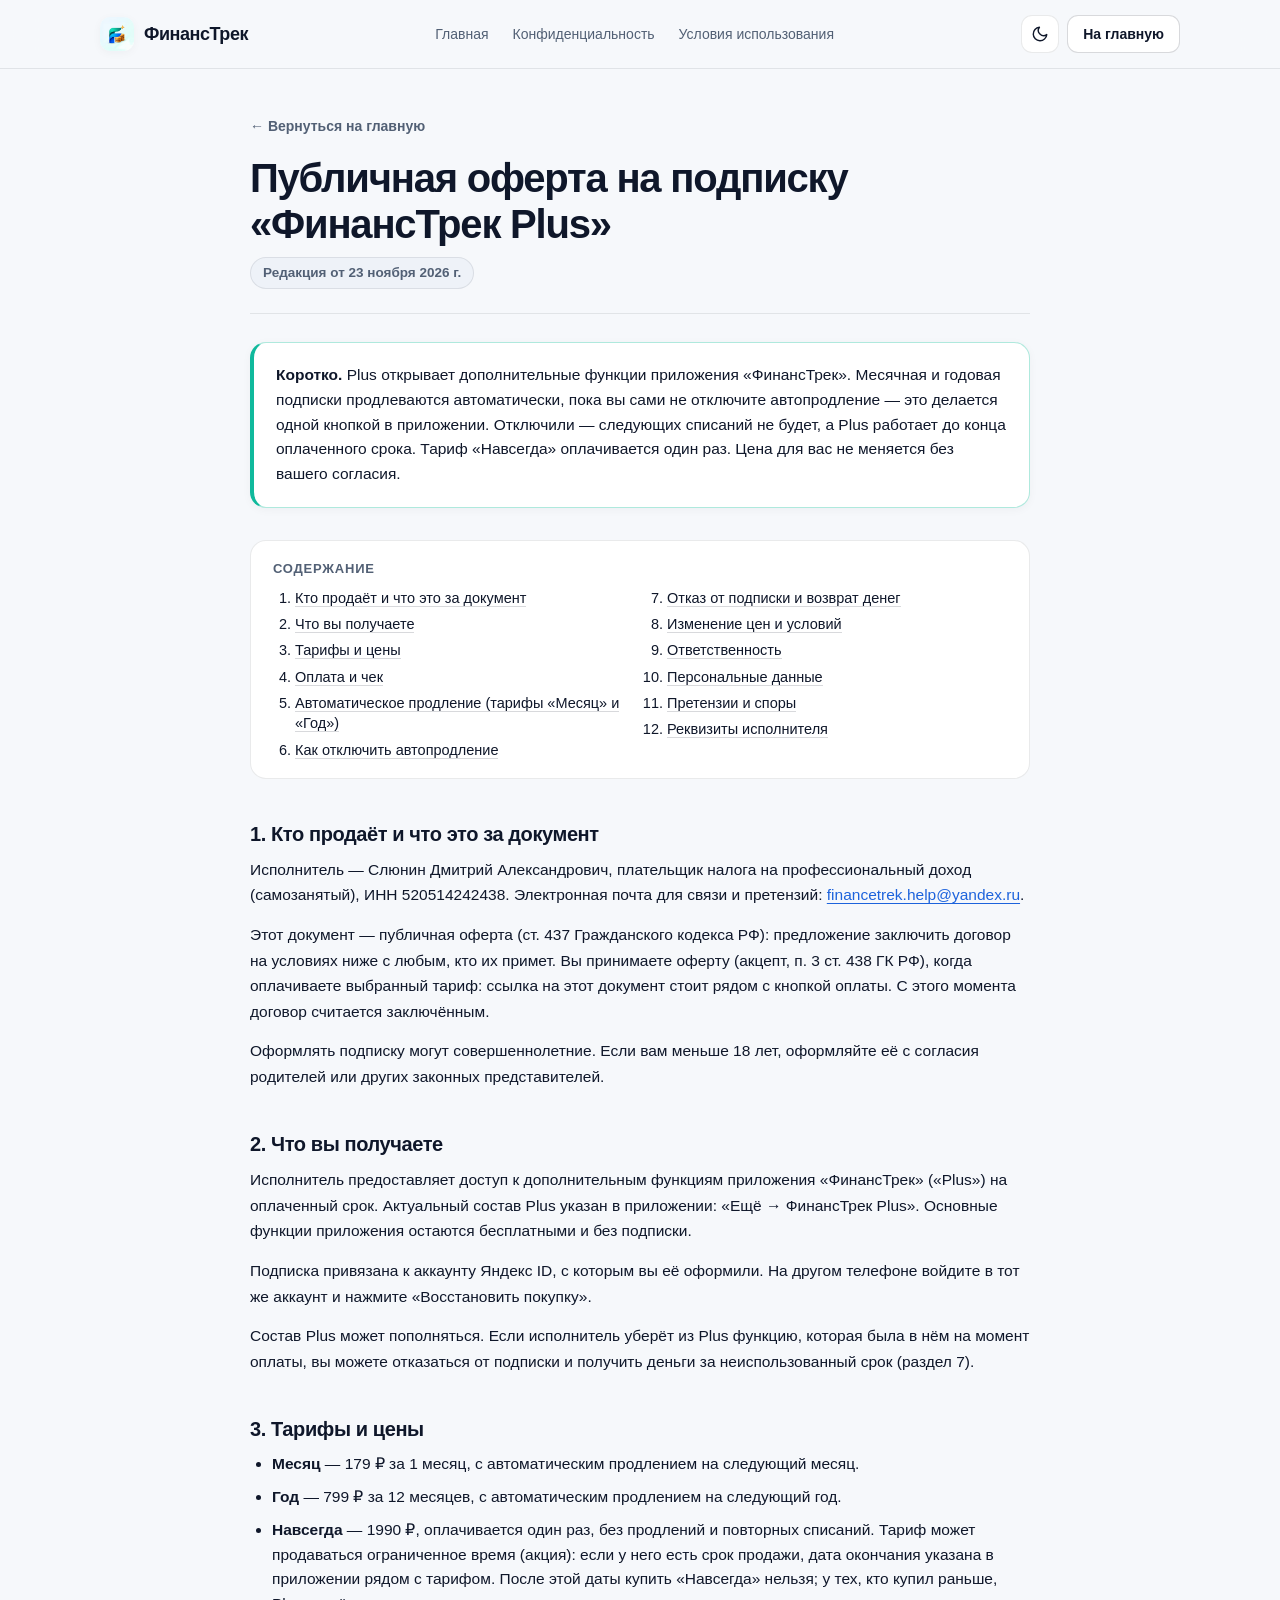
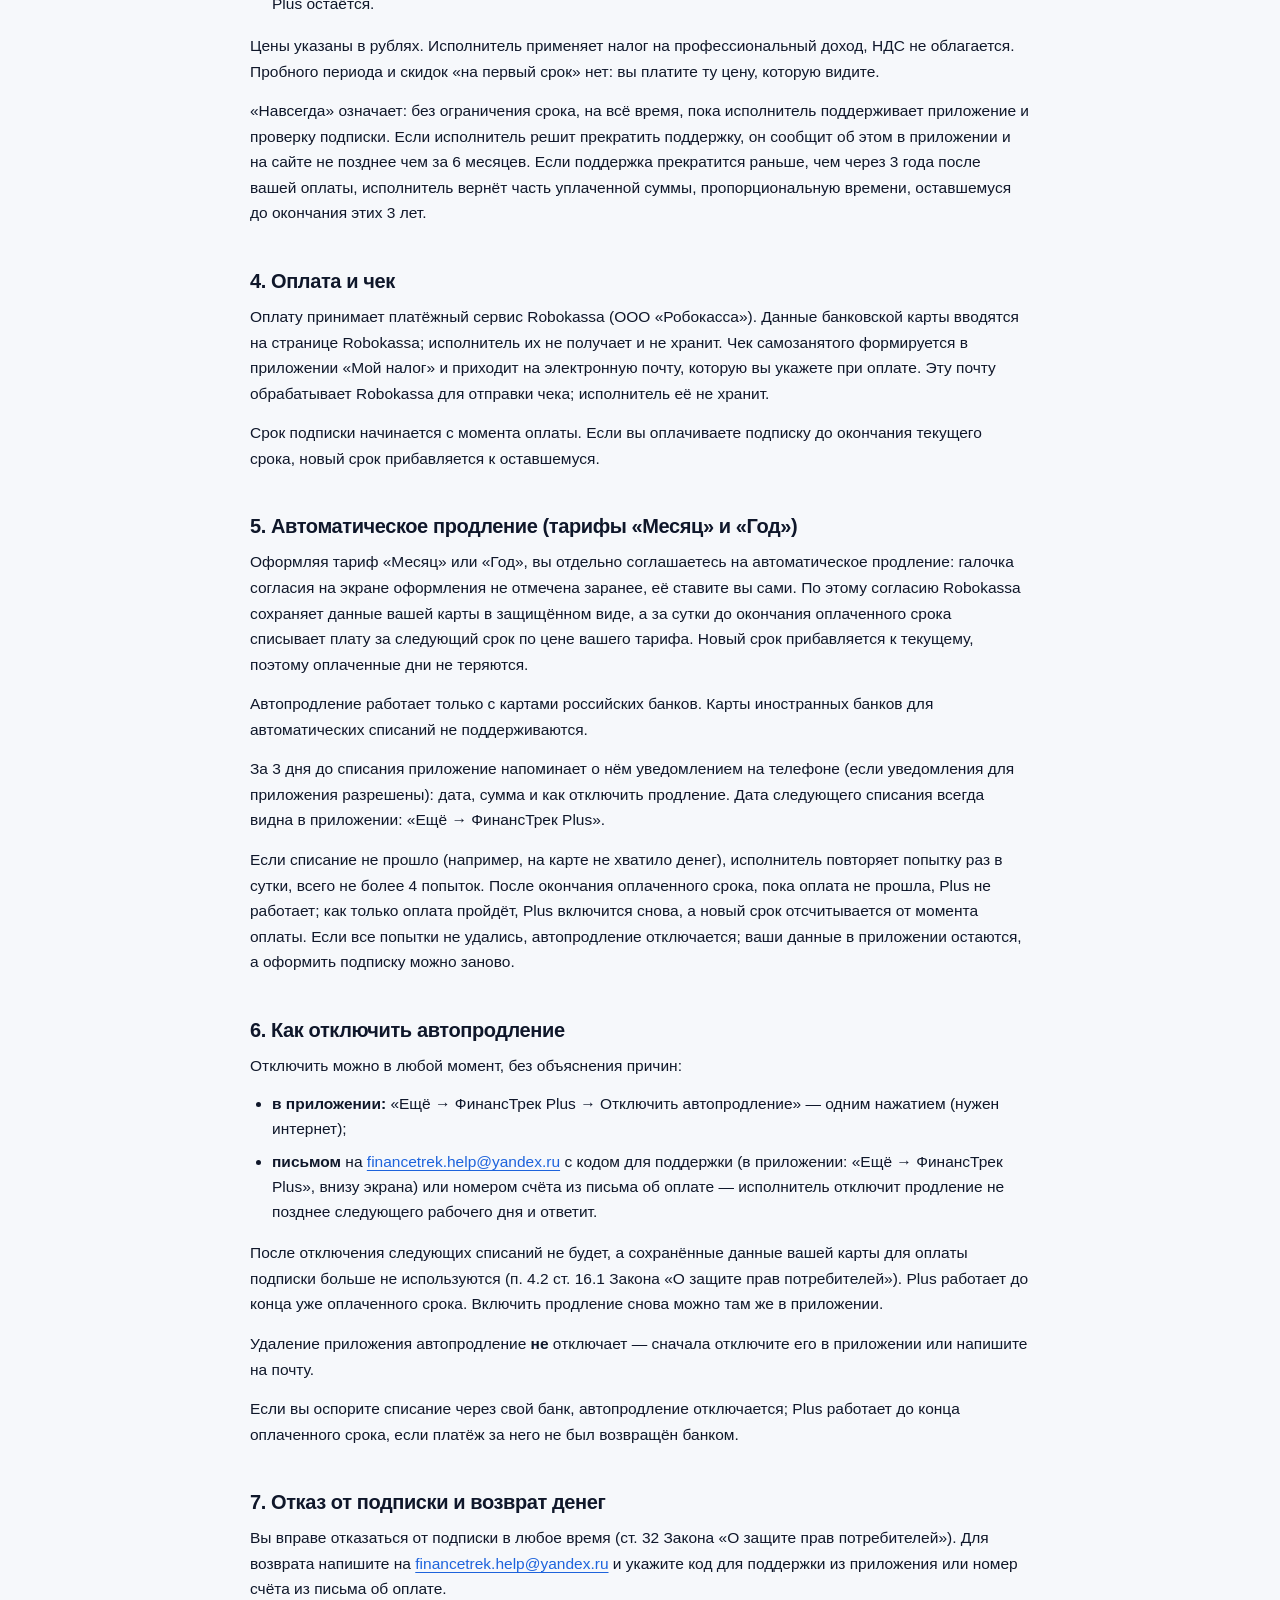
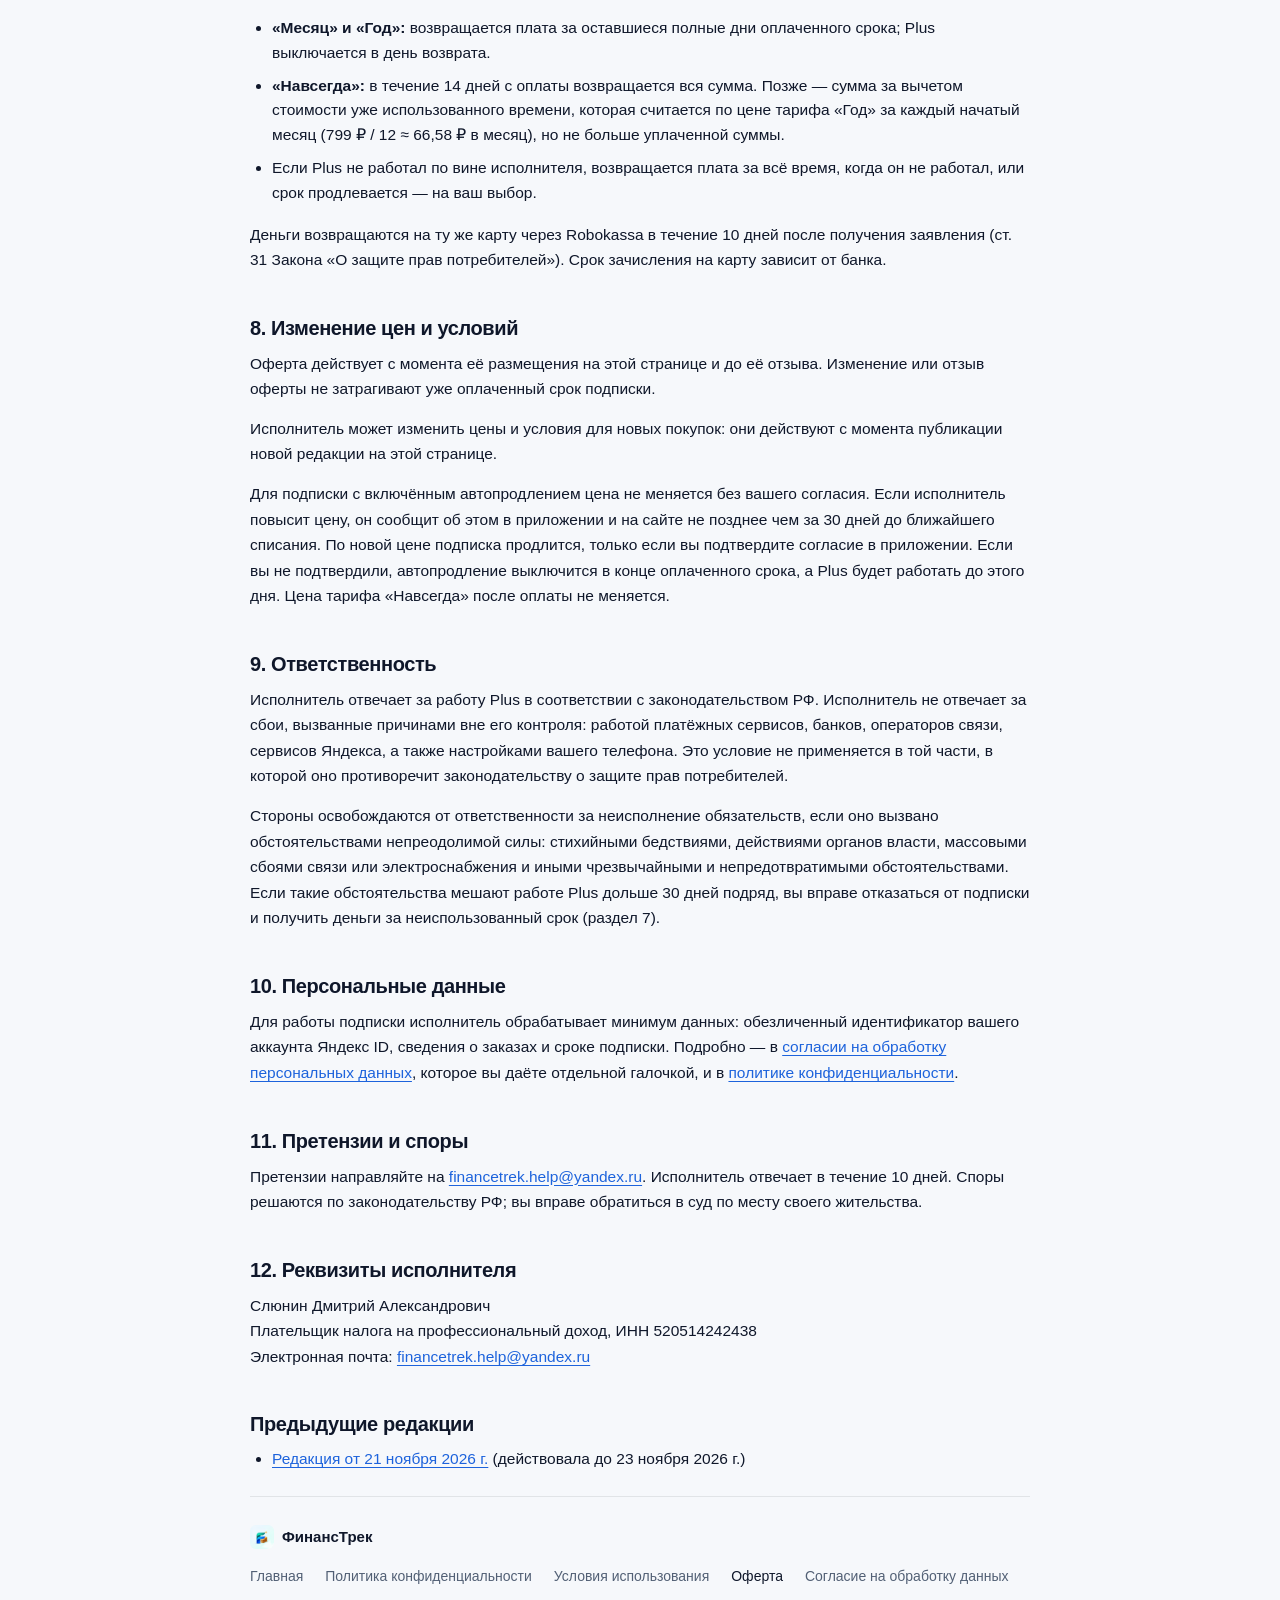
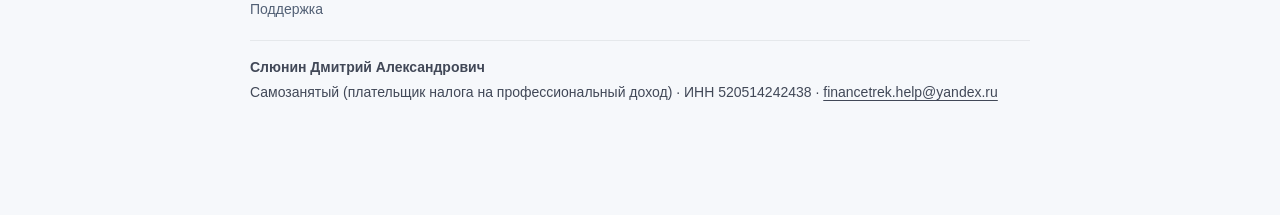
==== commit 001e828a: "Обновление сайта" ====
--- a/offer.html
+++ b/offer.html
@@ -53,7 +53,7 @@
 
   <div class="doc-header">
     <h1>Публичная оферта на подписку «ФинансТрек Plus»</h1>
-    <span class="doc-date">Редакция от 21 ноября 2026 г.</span>
+    <span class="doc-date">Редакция от 23 ноября 2026 г.</span>
   </div>
 
   <div class="doc-summary">
@@ -104,6 +104,7 @@
 
     <h2 id="s5">5. Автоматическое продление (тарифы «Месяц» и «Год»)</h2>
     <p>Оформляя тариф «Месяц» или «Год», вы отдельно соглашаетесь на автоматическое продление: галочка согласия на экране оформления не отмечена заранее, её ставите вы сами. По этому согласию Robokassa сохраняет данные вашей карты в защищённом виде, а за сутки до окончания оплаченного срока списывает плату за следующий срок по цене вашего тарифа. Новый срок прибавляется к текущему, поэтому оплаченные дни не теряются.</p>
+    <p>Автопродление работает только с картами российских банков. Карты иностранных банков для автоматических списаний не поддерживаются.</p>
     <p>За 3 дня до списания приложение напоминает о нём уведомлением на телефоне (если уведомления для приложения разрешены): дата, сумма и как отключить продление. Дата следующего списания всегда видна в приложении: «Ещё → ФинансТрек Plus».</p>
     <p>Если списание не прошло (например, на карте не хватило денег), исполнитель повторяет попытку раз в сутки, всего не более 4 попыток. После окончания оплаченного срока, пока оплата не прошла, Plus не работает; как только оплата пройдёт, Plus включится снова, а новый срок отсчитывается от момента оплаты. Если все попытки не удались, автопродление отключается; ваши данные в приложении остаются, а оформить подписку можно заново.</p>
 
@@ -145,6 +146,10 @@
     <p>Слюнин Дмитрий Александрович<br>
     Плательщик налога на профессиональный доход, ИНН 520514242438<br>
     Электронная почта: <a href="mailto:financetrek.help@yandex.ru">financetrek.help@yandex.ru</a></p>
+    <h2 id="prev">Предыдущие редакции</h2>
+    <ul>
+      <li><a href="offer-2026-11-21.html">Редакция от 21 ноября 2026 г.</a> (действовала до 23 ноября 2026 г.)</li>
+    </ul>
   </article>
 
   <footer class="site-footer">
